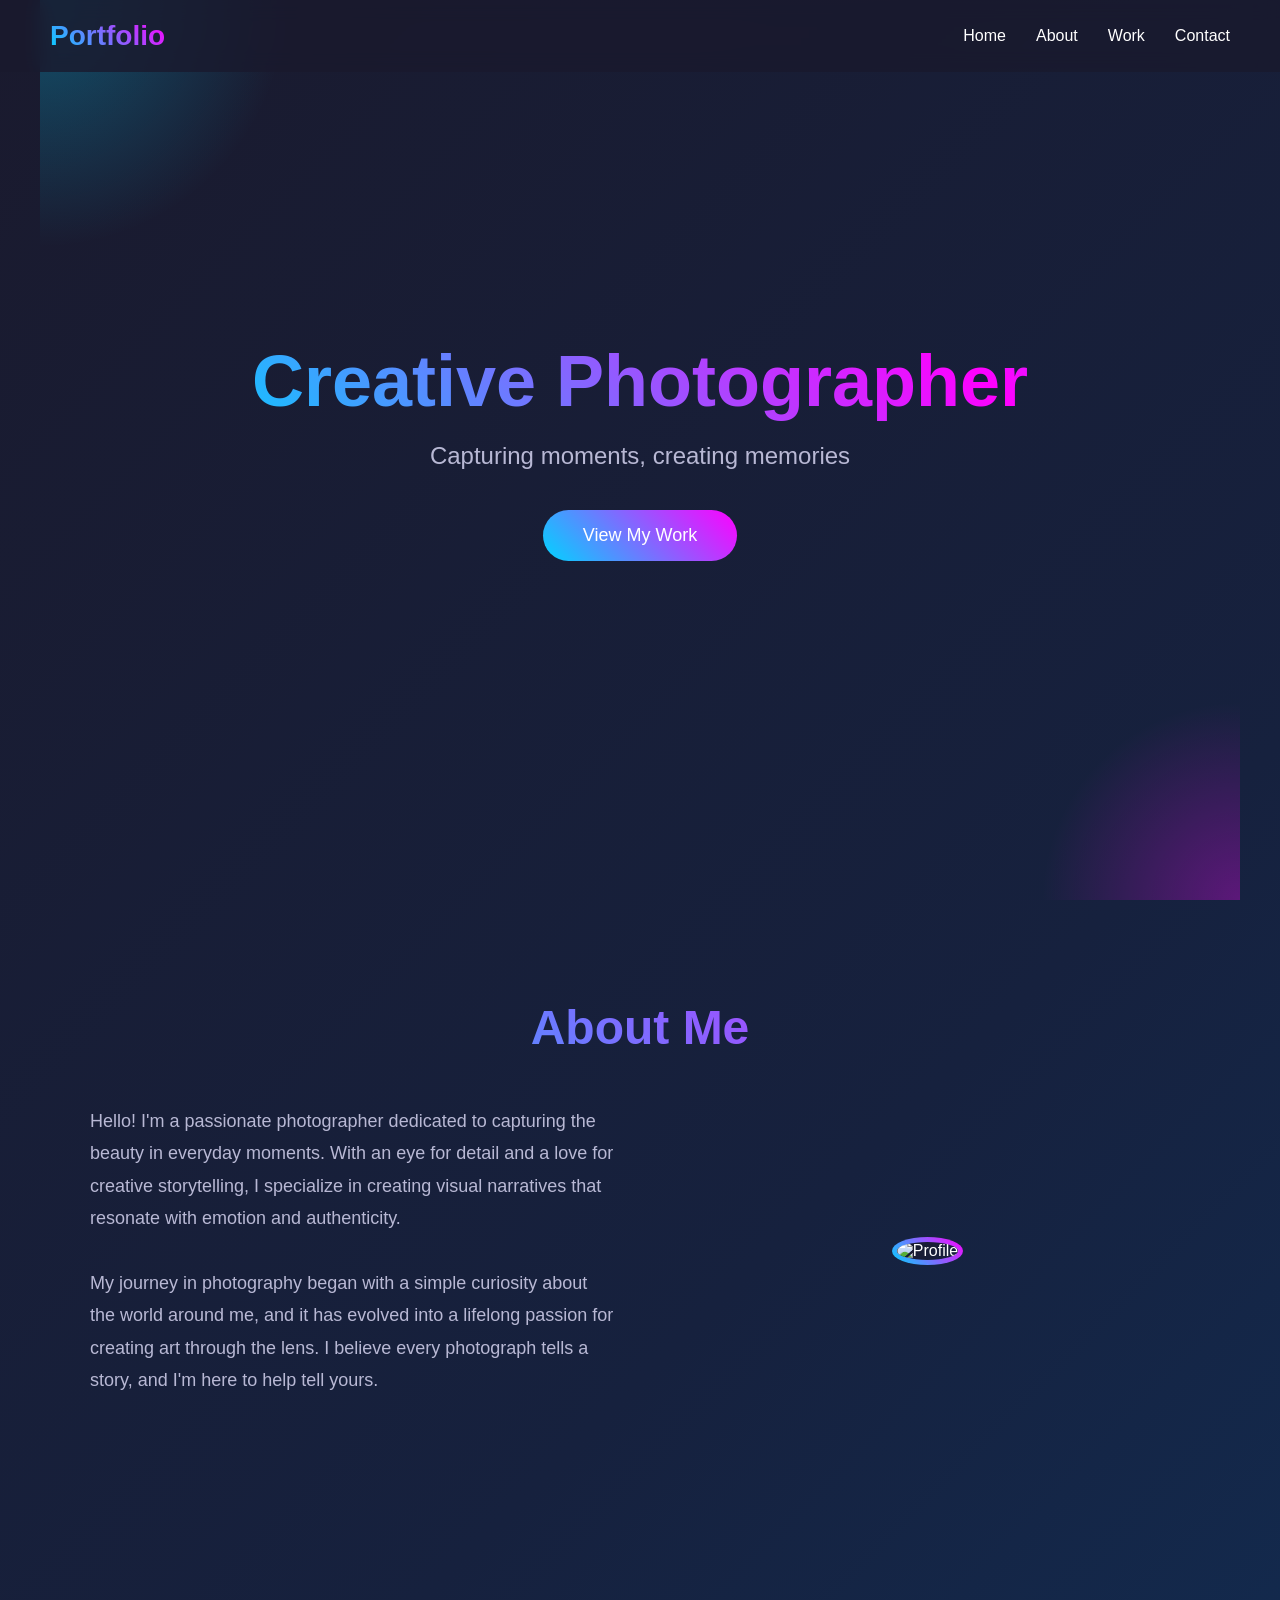
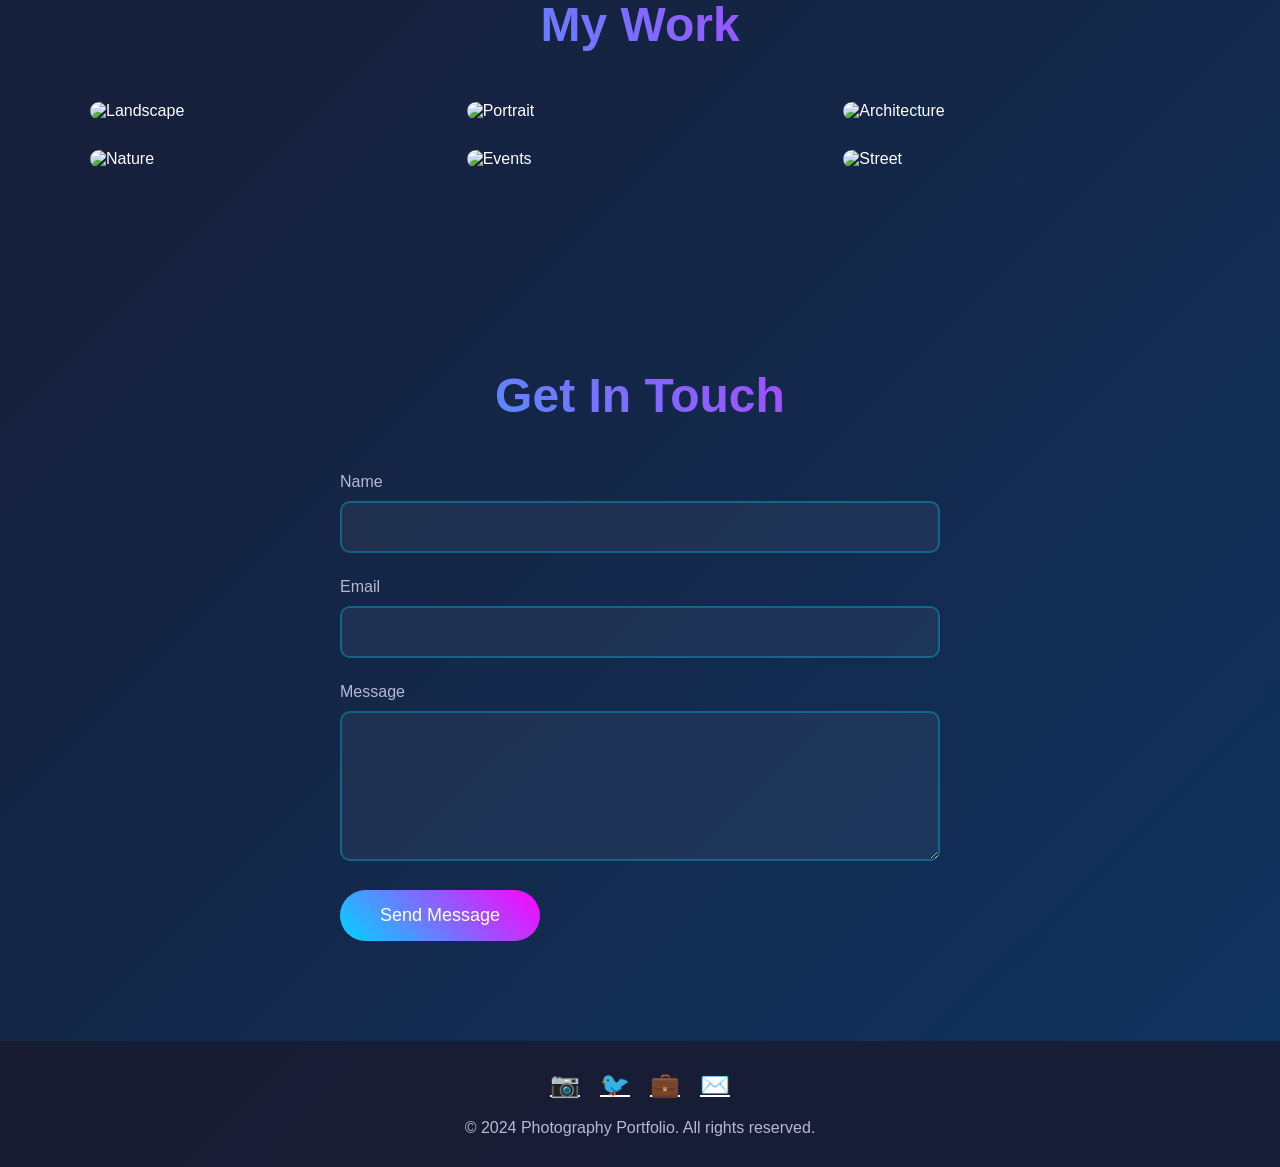
==== index.html @ 7c0665c3 "Add files via upload" ====
<!DOCTYPE html>
<html lang="en">
<head>
    <meta charset="UTF-8">
    <meta name="viewport" content="width=device-width, initial-scale=1.0">
    <title>Photography Portfolio</title>
    <style>
        * {
            margin: 0;
            padding: 0;
            box-sizing: border-box;
        }

        body {
            font-family: 'Segoe UI', Tahoma, Geneva, Verdana, sans-serif;
            background: linear-gradient(135deg, #1a1a2e 0%, #16213e 50%, #0f3460 100%);
            color: #fff;
            overflow-x: hidden;
        }

        nav {
            position: fixed;
            top: 0;
            width: 100%;
            padding: 20px 50px;
            display: flex;
            justify-content: space-between;
            align-items: center;
            background: rgba(26, 26, 46, 0.8);
            backdrop-filter: blur(10px);
            z-index: 1000;
            transition: all 0.3s ease;
        }

        nav:hover {
            background: rgba(26, 26, 46, 0.95);
        }

        .logo {
            font-size: 28px;
            font-weight: bold;
            background: linear-gradient(45deg, #00d4ff, #ff00ff);
            -webkit-background-clip: text;
            -webkit-text-fill-color: transparent;
            cursor: pointer;
            transition: transform 0.3s ease;
        }

        .logo:hover {
            transform: scale(1.05);
        }

        .nav-links {
            display: flex;
            gap: 30px;
            list-style: none;
        }

        .nav-links a {
            color: #fff;
            text-decoration: none;
            font-size: 16px;
            transition: all 0.3s ease;
            position: relative;
        }

        .nav-links a::after {
            content: '';
            position: absolute;
            bottom: -5px;
            left: 0;
            width: 0;
            height: 2px;
            background: linear-gradient(45deg, #00d4ff, #ff00ff);
            transition: width 0.3s ease;
        }

        .nav-links a:hover::after {
            width: 100%;
        }

        .hero {
            height: 100vh;
            display: flex;
            align-items: center;
            justify-content: center;
            text-align: center;
            position: relative;
            overflow: hidden;
        }

        .hero::before {
            content: '';
            position: absolute;
            width: 500px;
            height: 500px;
            background: radial-gradient(circle, rgba(0,212,255,0.3) 0%, transparent 70%);
            border-radius: 50%;
            top: -250px;
            left: -250px;
            animation: float 6s ease-in-out infinite;
        }

        .hero::after {
            content: '';
            position: absolute;
            width: 400px;
            height: 400px;
            background: radial-gradient(circle, rgba(255,0,255,0.3) 0%, transparent 70%);
            border-radius: 50%;
            bottom: -200px;
            right: -200px;
            animation: float 8s ease-in-out infinite reverse;
        }

        @keyframes float {
            0%, 100% { transform: translate(0, 0); }
            50% { transform: translate(50px, 50px); }
        }

        .hero-content {
            z-index: 1;
            padding: 0 20px;
        }

        .hero h1 {
            font-size: 72px;
            margin-bottom: 20px;
            background: linear-gradient(45deg, #00d4ff, #ff00ff, #00d4ff);
            background-size: 200% 200%;
            -webkit-background-clip: text;
            -webkit-text-fill-color: transparent;
            animation: gradient 3s ease infinite;
        }

        @keyframes gradient {
            0%, 100% { background-position: 0% 50%; }
            50% { background-position: 100% 50%; }
        }

        .hero p {
            font-size: 24px;
            margin-bottom: 40px;
            color: #b8b8d4;
        }

        .cta-button {
            padding: 15px 40px;
            font-size: 18px;
            background: linear-gradient(45deg, #00d4ff, #ff00ff);
            border: none;
            border-radius: 50px;
            color: #fff;
            cursor: pointer;
            transition: all 0.3s ease;
            text-decoration: none;
            display: inline-block;
        }

        .cta-button:hover {
            transform: translateY(-5px);
            box-shadow: 0 10px 30px rgba(0, 212, 255, 0.5);
        }

        section {
            padding: 100px 50px;
            max-width: 1200px;
            margin: 0 auto;
        }

        h2 {
            font-size: 48px;
            margin-bottom: 50px;
            text-align: center;
            background: linear-gradient(45deg, #00d4ff, #ff00ff);
            -webkit-background-clip: text;
            -webkit-text-fill-color: transparent;
        }

        .about-content {
            display: flex;
            gap: 50px;
            align-items: center;
        }

        .about-text {
            flex: 1;
            font-size: 18px;
            line-height: 1.8;
            color: #b8b8d4;
        }

        .about-image {
            flex: 1;
            text-align: center;
        }

        .profile-pic {
            width: 300px;
            height: 300px;
            border-radius: 50%;
            border: 5px solid transparent;
            background: linear-gradient(135deg, #1a1a2e, #16213e) padding-box,
                        linear-gradient(45deg, #00d4ff, #ff00ff) border-box;
            object-fit: cover;
            transition: transform 0.3s ease;
        }

        .profile-pic:hover {
            transform: scale(1.05) rotate(5deg);
        }

        .gallery {
            display: grid;
            grid-template-columns: repeat(auto-fit, minmax(300px, 1fr));
            gap: 30px;
            margin-top: 50px;
        }

        .gallery-item {
            position: relative;
            overflow: hidden;
            border-radius: 15px;
            cursor: pointer;
            transition: transform 0.3s ease;
        }

        .gallery-item:hover {
            transform: translateY(-10px);
        }

        .gallery-item img {
            width: 100%;
            height: 300px;
            object-fit: cover;
            transition: transform 0.3s ease;
        }

        .gallery-item:hover img {
            transform: scale(1.1);
        }

        .gallery-overlay {
            position: absolute;
            top: 0;
            left: 0;
            width: 100%;
            height: 100%;
            background: linear-gradient(180deg, transparent 0%, rgba(0,0,0,0.8) 100%);
            display: flex;
            align-items: flex-end;
            padding: 20px;
            opacity: 0;
            transition: opacity 0.3s ease;
        }

        .gallery-item:hover .gallery-overlay {
            opacity: 1;
        }

        .gallery-overlay h3 {
            color: #fff;
            font-size: 24px;
        }

        .contact-form {
            max-width: 600px;
            margin: 0 auto;
        }

        .form-group {
            margin-bottom: 25px;
        }

        .form-group label {
            display: block;
            margin-bottom: 10px;
            font-size: 16px;
            color: #b8b8d4;
        }

        .form-group input,
        .form-group textarea {
            width: 100%;
            padding: 15px;
            background: rgba(255, 255, 255, 0.05);
            border: 2px solid rgba(0, 212, 255, 0.3);
            border-radius: 10px;
            color: #fff;
            font-size: 16px;
            transition: all 0.3s ease;
        }

        .form-group input:focus,
        .form-group textarea:focus {
            outline: none;
            border-color: #00d4ff;
            background: rgba(255, 255, 255, 0.1);
        }

        .form-group textarea {
            resize: vertical;
            min-height: 150px;
        }

        footer {
            text-align: center;
            padding: 30px;
            background: rgba(26, 26, 46, 0.8);
            color: #b8b8d4;
        }

        .social-links {
            display: flex;
            justify-content: center;
            gap: 20px;
            margin-bottom: 20px;
        }

        .social-links a {
            color: #fff;
            font-size: 24px;
            transition: all 0.3s ease;
        }

        .social-links a:hover {
            color: #00d4ff;
            transform: translateY(-5px);
        }

        @media (max-width: 768px) {
            .hero h1 {
                font-size: 48px;
            }

            .about-content {
                flex-direction: column;
            }

            nav {
                padding: 20px;
            }

            .nav-links {
                gap: 15px;
            }

            section {
                padding: 50px 20px;
            }
        }
    </style>
</head>
<body>
    <nav>
        <div class="logo">Portfolio</div>
        <ul class="nav-links">
            <li><a href="#home">Home</a></li>
            <li><a href="#about">About</a></li>
            <li><a href="#work">Work</a></li>
            <li><a href="#contact">Contact</a></li>
        </ul>
    </nav>

    <section id="home" class="hero">
        <div class="hero-content">
            <h1>Creative Photographer</h1>
            <p>Capturing moments, creating memories</p>
            <a href="#work" class="cta-button">View My Work</a>
        </div>
    </section>

    <section id="about">
        <h2>About Me</h2>
        <div class="about-content">
            <div class="about-text">
                <p>Hello! I'm a passionate photographer dedicated to capturing the beauty in everyday moments. With an eye for detail and a love for creative storytelling, I specialize in creating visual narratives that resonate with emotion and authenticity.</p>
                <br>
                <p>My journey in photography began with a simple curiosity about the world around me, and it has evolved into a lifelong passion for creating art through the lens. I believe every photograph tells a story, and I'm here to help tell yours.</p>
            </div>
            <div class="about-image">
                <img src="https://images.unsplash.com/photo-1554080353-a576cf803bda?w=400&h=400&fit=crop" alt="Profile" class="profile-pic">
            </div>
        </div>
    </section>

    <section id="work">
        <h2>My Work</h2>
        <div class="gallery">
            <div class="gallery-item">
                <img src="https://images.unsplash.com/photo-1452587925148-ce544e77e70d?w=600&h=400&fit=crop" alt="Landscape">
                <div class="gallery-overlay">
                    <h3>Landscapes</h3>
                </div>
            </div>
            <div class="gallery-item">
                <img src="https://images.unsplash.com/photo-1519741497674-611481863552?w=600&h=400&fit=crop" alt="Portrait">
                <div class="gallery-overlay">
                    <h3>Portraits</h3>
                </div>
            </div>
            <div class="gallery-item">
                <img src="https://images.unsplash.com/photo-1481349518771-20055b2a7b24?w=600&h=400&fit=crop" alt="Architecture">
                <div class="gallery-overlay">
                    <h3>Architecture</h3>
                </div>
            </div>
            <div class="gallery-item">
                <img src="https://images.unsplash.com/photo-1470071459604-3b5ec3a7fe05?w=600&h=400&fit=crop" alt="Nature">
                <div class="gallery-overlay">
                    <h3>Nature</h3>
                </div>
            </div>
            <div class="gallery-item">
                <img src="https://images.unsplash.com/photo-1514525253161-7a46d19cd819?w=600&h=400&fit=crop" alt="Events">
                <div class="gallery-overlay">
                    <h3>Events</h3>
                </div>
            </div>
            <div class="gallery-item">
                <img src="https://images.unsplash.com/photo-1492691527719-9d1e07e534b4?w=600&h=400&fit=crop" alt="Street">
                <div class="gallery-overlay">
                    <h3>Street Photography</h3>
                </div>
            </div>
        </div>
    </section>

    <section id="contact">
        <h2>Get In Touch</h2>
        <form class="contact-form">
            <div class="form-group">
                <label for="name">Name</label>
                <input type="text" id="name" required>
            </div>
            <div class="form-group">
                <label for="email">Email</label>
                <input type="email" id="email" required>
            </div>
            <div class="form-group">
                <label for="message">Message</label>
                <textarea id="message" required></textarea>
            </div>
            <button type="submit" class="cta-button">Send Message</button>
        </form>
    </section>

    <footer>
        <div class="social-links">
            <a href="#" title="Instagram">📷</a>
            <a href="#" title="Twitter">🐦</a>
            <a href="#" title="LinkedIn">💼</a>
            <a href="#" title="Email">✉️</a>
        </div>
        <p>&copy; 2024 Photography Portfolio. All rights reserved.</p>
    </footer>

    <script>
        document.querySelectorAll('a[href^="#"]').forEach(anchor => {
            anchor.addEventListener('click', function (e) {
                e.preventDefault();
                const target = document.querySelector(this.getAttribute('href'));
                if (target) {
                    target.scrollIntoView({
                        behavior: 'smooth',
                        block: 'start'
                    });
                }
            });
        });

        const form = document.querySelector('.contact-form');
        form.addEventListener('submit', function(e) {
            e.preventDefault();
            alert('Thank you for your message! I\'ll get back to you soon.');
            form.reset();
        });

        let lastScroll = 0;
        const nav = document.querySelector('nav');
        
        window.addEventListener('scroll', () => {
            const currentScroll = window.pageYOffset;
            
            if (currentScroll > lastScroll && currentScroll > 100) {
                nav.style.transform = 'translateY(-100%)';
            } else {
                nav.style.transform = 'translateY(0)';
            }
            
            lastScroll = currentScroll;
        });
    </script>
</body>
</html>
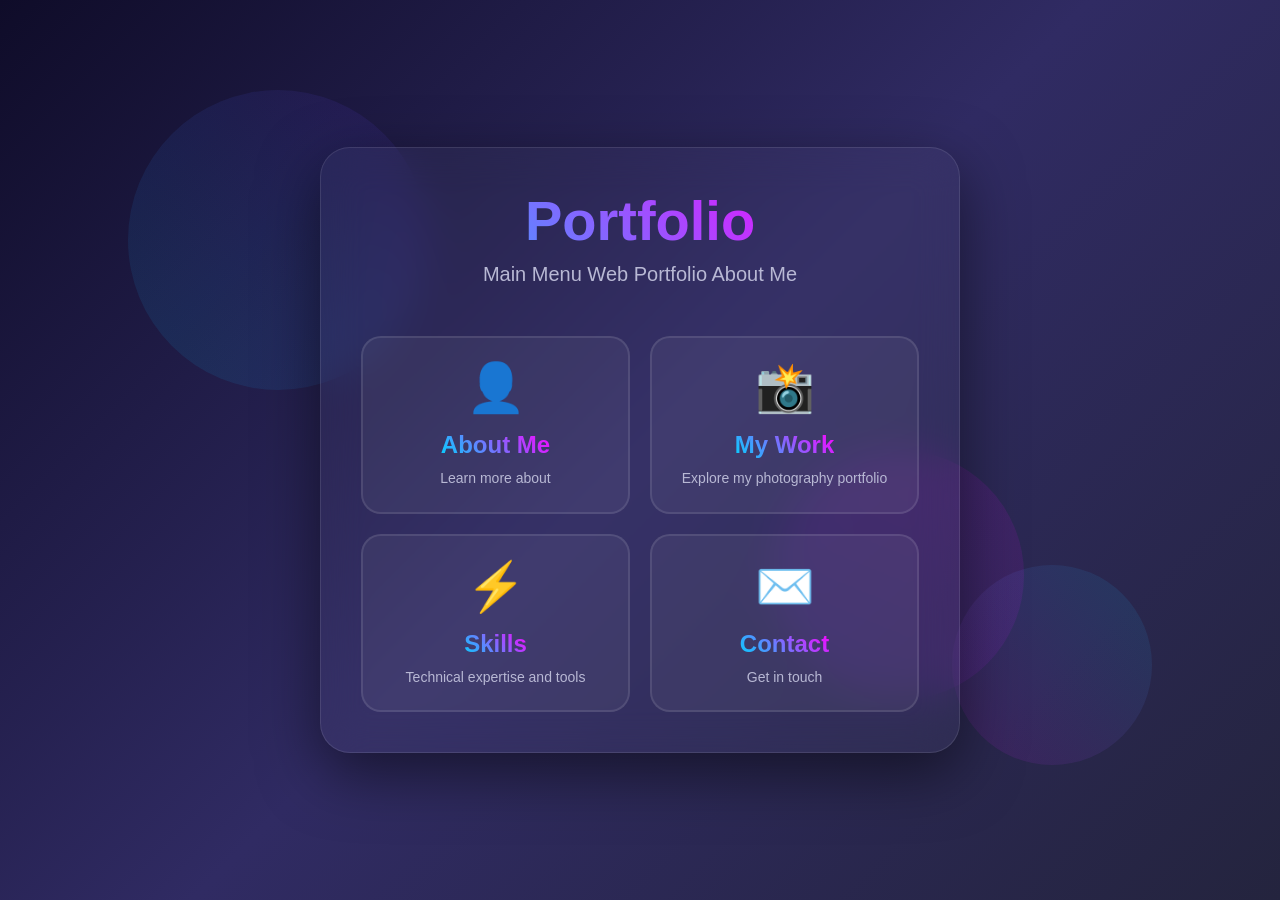
==== commit d0212a96: "Add files via upload" ====
--- a/index.html
+++ b/index.html
@@ -3,493 +3,49 @@
 <head>
     <meta charset="UTF-8">
     <meta name="viewport" content="width=device-width, initial-scale=1.0">
-    <title>Photography Portfolio</title>
-    <style>
-        * {
-            margin: 0;
-            padding: 0;
-            box-sizing: border-box;
-        }
-
-        body {
-            font-family: 'Segoe UI', Tahoma, Geneva, Verdana, sans-serif;
-            background: linear-gradient(135deg, #1a1a2e 0%, #16213e 50%, #0f3460 100%);
-            color: #fff;
-            overflow-x: hidden;
-        }
-
-        nav {
-            position: fixed;
-            top: 0;
-            width: 100%;
-            padding: 20px 50px;
-            display: flex;
-            justify-content: space-between;
-            align-items: center;
-            background: rgba(26, 26, 46, 0.8);
-            backdrop-filter: blur(10px);
-            z-index: 1000;
-            transition: all 0.3s ease;
-        }
-
-        nav:hover {
-            background: rgba(26, 26, 46, 0.95);
-        }
-
-        .logo {
-            font-size: 28px;
-            font-weight: bold;
-            background: linear-gradient(45deg, #00d4ff, #ff00ff);
-            -webkit-background-clip: text;
-            -webkit-text-fill-color: transparent;
-            cursor: pointer;
-            transition: transform 0.3s ease;
-        }
-
-        .logo:hover {
-            transform: scale(1.05);
-        }
-
-        .nav-links {
-            display: flex;
-            gap: 30px;
-            list-style: none;
-        }
-
-        .nav-links a {
-            color: #fff;
-            text-decoration: none;
-            font-size: 16px;
-            transition: all 0.3s ease;
-            position: relative;
-        }
-
-        .nav-links a::after {
-            content: '';
-            position: absolute;
-            bottom: -5px;
-            left: 0;
-            width: 0;
-            height: 2px;
-            background: linear-gradient(45deg, #00d4ff, #ff00ff);
-            transition: width 0.3s ease;
-        }
-
-        .nav-links a:hover::after {
-            width: 100%;
-        }
-
-        .hero {
-            height: 100vh;
-            display: flex;
-            align-items: center;
-            justify-content: center;
-            text-align: center;
-            position: relative;
-            overflow: hidden;
-        }
-
-        .hero::before {
-            content: '';
-            position: absolute;
-            width: 500px;
-            height: 500px;
-            background: radial-gradient(circle, rgba(0,212,255,0.3) 0%, transparent 70%);
-            border-radius: 50%;
-            top: -250px;
-            left: -250px;
-            animation: float 6s ease-in-out infinite;
-        }
-
-        .hero::after {
-            content: '';
-            position: absolute;
-            width: 400px;
-            height: 400px;
-            background: radial-gradient(circle, rgba(255,0,255,0.3) 0%, transparent 70%);
-            border-radius: 50%;
-            bottom: -200px;
-            right: -200px;
-            animation: float 8s ease-in-out infinite reverse;
-        }
-
-        @keyframes float {
-            0%, 100% { transform: translate(0, 0); }
-            50% { transform: translate(50px, 50px); }
-        }
-
-        .hero-content {
-            z-index: 1;
-            padding: 0 20px;
-        }
-
-        .hero h1 {
-            font-size: 72px;
-            margin-bottom: 20px;
-            background: linear-gradient(45deg, #00d4ff, #ff00ff, #00d4ff);
-            background-size: 200% 200%;
-            -webkit-background-clip: text;
-            -webkit-text-fill-color: transparent;
-            animation: gradient 3s ease infinite;
-        }
-
-        @keyframes gradient {
-            0%, 100% { background-position: 0% 50%; }
-            50% { background-position: 100% 50%; }
-        }
-
-        .hero p {
-            font-size: 24px;
-            margin-bottom: 40px;
-            color: #b8b8d4;
-        }
-
-        .cta-button {
-            padding: 15px 40px;
-            font-size: 18px;
-            background: linear-gradient(45deg, #00d4ff, #ff00ff);
-            border: none;
-            border-radius: 50px;
-            color: #fff;
-            cursor: pointer;
-            transition: all 0.3s ease;
-            text-decoration: none;
-            display: inline-block;
-        }
-
-        .cta-button:hover {
-            transform: translateY(-5px);
-            box-shadow: 0 10px 30px rgba(0, 212, 255, 0.5);
-        }
-
-        section {
-            padding: 100px 50px;
-            max-width: 1200px;
-            margin: 0 auto;
-        }
-
-        h2 {
-            font-size: 48px;
-            margin-bottom: 50px;
-            text-align: center;
-            background: linear-gradient(45deg, #00d4ff, #ff00ff);
-            -webkit-background-clip: text;
-            -webkit-text-fill-color: transparent;
-        }
-
-        .about-content {
-            display: flex;
-            gap: 50px;
-            align-items: center;
-        }
-
-        .about-text {
-            flex: 1;
-            font-size: 18px;
-            line-height: 1.8;
-            color: #b8b8d4;
-        }
-
-        .about-image {
-            flex: 1;
-            text-align: center;
-        }
-
-        .profile-pic {
-            width: 300px;
-            height: 300px;
-            border-radius: 50%;
-            border: 5px solid transparent;
-            background: linear-gradient(135deg, #1a1a2e, #16213e) padding-box,
-                        linear-gradient(45deg, #00d4ff, #ff00ff) border-box;
-            object-fit: cover;
-            transition: transform 0.3s ease;
-        }
-
-        .profile-pic:hover {
-            transform: scale(1.05) rotate(5deg);
-        }
-
-        .gallery {
-            display: grid;
-            grid-template-columns: repeat(auto-fit, minmax(300px, 1fr));
-            gap: 30px;
-            margin-top: 50px;
-        }
-
-        .gallery-item {
-            position: relative;
-            overflow: hidden;
-            border-radius: 15px;
-            cursor: pointer;
-            transition: transform 0.3s ease;
-        }
-
-        .gallery-item:hover {
-            transform: translateY(-10px);
-        }
-
-        .gallery-item img {
-            width: 100%;
-            height: 300px;
-            object-fit: cover;
-            transition: transform 0.3s ease;
-        }
-
-        .gallery-item:hover img {
-            transform: scale(1.1);
-        }
-
-        .gallery-overlay {
-            position: absolute;
-            top: 0;
-            left: 0;
-            width: 100%;
-            height: 100%;
-            background: linear-gradient(180deg, transparent 0%, rgba(0,0,0,0.8) 100%);
-            display: flex;
-            align-items: flex-end;
-            padding: 20px;
-            opacity: 0;
-            transition: opacity 0.3s ease;
-        }
-
-        .gallery-item:hover .gallery-overlay {
-            opacity: 1;
-        }
-
-        .gallery-overlay h3 {
-            color: #fff;
-            font-size: 24px;
-        }
-
-        .contact-form {
-            max-width: 600px;
-            margin: 0 auto;
-        }
-
-        .form-group {
-            margin-bottom: 25px;
-        }
-
-        .form-group label {
-            display: block;
-            margin-bottom: 10px;
-            font-size: 16px;
-            color: #b8b8d4;
-        }
-
-        .form-group input,
-        .form-group textarea {
-            width: 100%;
-            padding: 15px;
-            background: rgba(255, 255, 255, 0.05);
-            border: 2px solid rgba(0, 212, 255, 0.3);
-            border-radius: 10px;
-            color: #fff;
-            font-size: 16px;
-            transition: all 0.3s ease;
-        }
-
-        .form-group input:focus,
-        .form-group textarea:focus {
-            outline: none;
-            border-color: #00d4ff;
-            background: rgba(255, 255, 255, 0.1);
-        }
-
-        .form-group textarea {
-            resize: vertical;
-            min-height: 150px;
-        }
-
-        footer {
-            text-align: center;
-            padding: 30px;
-            background: rgba(26, 26, 46, 0.8);
-            color: #b8b8d4;
-        }
-
-        .social-links {
-            display: flex;
-            justify-content: center;
-            gap: 20px;
-            margin-bottom: 20px;
-        }
-
-        .social-links a {
-            color: #fff;
-            font-size: 24px;
-            transition: all 0.3s ease;
-        }
-
-        .social-links a:hover {
-            color: #00d4ff;
-            transform: translateY(-5px);
-        }
-
-        @media (max-width: 768px) {
-            .hero h1 {
-                font-size: 48px;
-            }
-
-            .about-content {
-                flex-direction: column;
-            }
-
-            nav {
-                padding: 20px;
-            }
-
-            .nav-links {
-                gap: 15px;
-            }
-
-            section {
-                padding: 50px 20px;
-            }
-        }
-    </style>
+    <title>Portfolio</title>
+    <link rel="stylesheet" href="style.css">
+    <script src="script.js" defer></script>
 </head>
 <body>
-    <nav>
-        <div class="logo">Portfolio</div>
-        <ul class="nav-links">
-            <li><a href="#home">Home</a></li>
-            <li><a href="#about">About</a></li>
-            <li><a href="#work">Work</a></li>
-            <li><a href="#contact">Contact</a></li>
-        </ul>
-    </nav>
+    <div class="background-animation">
+        <div class="floating-shape shape1"></div>
+        <div class="floating-shape shape2"></div>
+        <div class="floating-shape shape3"></div>
+    </div>
 
-    <section id="home" class="hero">
-        <div class="hero-content">
-            <h1>Creative Photographer</h1>
-            <p>Capturing moments, creating memories</p>
-            <a href="#work" class="cta-button">View My Work</a>
+    <div class="container">
+        <div class="header">
+            <h1>Portfolio</h1>
+            <p>Main Menu Web Portfolio About Me</p>
         </div>
-    </section>
 
-    <section id="about">
-        <h2>About Me</h2>
-        <div class="about-content">
-            <div class="about-text">
-                <p>Hello! I'm a passionate photographer dedicated to capturing the beauty in everyday moments. With an eye for detail and a love for creative storytelling, I specialize in creating visual narratives that resonate with emotion and authenticity.</p>
-                <br>
-                <p>My journey in photography began with a simple curiosity about the world around me, and it has evolved into a lifelong passion for creating art through the lens. I believe every photograph tells a story, and I'm here to help tell yours.</p>
-            </div>
-            <div class="about-image">
-                <img src="https://images.unsplash.com/photo-1554080353-a576cf803bda?w=400&h=400&fit=crop" alt="Profile" class="profile-pic">
-            </div>
+        <div class="menu-grid">
+            <a href="about.html" class="menu-item">
+                <div class="menu-icon">👤</div>
+                <h3>About Me</h3>
+                <p>Learn more about</p>
+            </a>
+
+            <a href="work.html" class="menu-item">
+                <div class="menu-icon">📸</div>
+                <h3>My Work</h3>
+                <p>Explore my photography portfolio</p>
+            </a>
+
+            <a href="skills.html" class="menu-item">
+                <div class="menu-icon">⚡</div>
+                <h3>Skills</h3>
+                <p>Technical expertise and tools</p>
+            </a>
+
+            <a href="contact.html" class="menu-item">
+                <div class="menu-icon">✉️</div>
+                <h3>Contact</h3>
+                <p>Get in touch</p>
+            </a>
         </div>
-    </section>
+    </div>
 
-    <section id="work">
-        <h2>My Work</h2>
-        <div class="gallery">
-            <div class="gallery-item">
-                <img src="https://images.unsplash.com/photo-1452587925148-ce544e77e70d?w=600&h=400&fit=crop" alt="Landscape">
-                <div class="gallery-overlay">
-                    <h3>Landscapes</h3>
-                </div>
-            </div>
-            <div class="gallery-item">
-                <img src="https://images.unsplash.com/photo-1519741497674-611481863552?w=600&h=400&fit=crop" alt="Portrait">
-                <div class="gallery-overlay">
-                    <h3>Portraits</h3>
-                </div>
-            </div>
-            <div class="gallery-item">
-                <img src="https://images.unsplash.com/photo-1481349518771-20055b2a7b24?w=600&h=400&fit=crop" alt="Architecture">
-                <div class="gallery-overlay">
-                    <h3>Architecture</h3>
-                </div>
-            </div>
-            <div class="gallery-item">
-                <img src="https://images.unsplash.com/photo-1470071459604-3b5ec3a7fe05?w=600&h=400&fit=crop" alt="Nature">
-                <div class="gallery-overlay">
-                    <h3>Nature</h3>
-                </div>
-            </div>
-            <div class="gallery-item">
-                <img src="https://images.unsplash.com/photo-1514525253161-7a46d19cd819?w=600&h=400&fit=crop" alt="Events">
-                <div class="gallery-overlay">
-                    <h3>Events</h3>
-                </div>
-            </div>
-            <div class="gallery-item">
-                <img src="https://images.unsplash.com/photo-1492691527719-9d1e07e534b4?w=600&h=400&fit=crop" alt="Street">
-                <div class="gallery-overlay">
-                    <h3>Street Photography</h3>
-                </div>
-            </div>
-        </div>
-    </section>
-
-    <section id="contact">
-        <h2>Get In Touch</h2>
-        <form class="contact-form">
-            <div class="form-group">
-                <label for="name">Name</label>
-                <input type="text" id="name" required>
-            </div>
-            <div class="form-group">
-                <label for="email">Email</label>
-                <input type="email" id="email" required>
-            </div>
-            <div class="form-group">
-                <label for="message">Message</label>
-                <textarea id="message" required></textarea>
-            </div>
-            <button type="submit" class="cta-button">Send Message</button>
-        </form>
-    </section>
-
-    <footer>
-        <div class="social-links">
-            <a href="#" title="Instagram">📷</a>
-            <a href="#" title="Twitter">🐦</a>
-            <a href="#" title="LinkedIn">💼</a>
-            <a href="#" title="Email">✉️</a>
-        </div>
-        <p>&copy; 2024 Photography Portfolio. All rights reserved.</p>
-    </footer>
-
-    <script>
-        document.querySelectorAll('a[href^="#"]').forEach(anchor => {
-            anchor.addEventListener('click', function (e) {
-                e.preventDefault();
-                const target = document.querySelector(this.getAttribute('href'));
-                if (target) {
-                    target.scrollIntoView({
-                        behavior: 'smooth',
-                        block: 'start'
-                    });
-                }
-            });
-        });
-
-        const form = document.querySelector('.contact-form');
-        form.addEventListener('submit', function(e) {
-            e.preventDefault();
-            alert('Thank you for your message! I\'ll get back to you soon.');
-            form.reset();
-        });
-
-        let lastScroll = 0;
-        const nav = document.querySelector('nav');
-        
-        window.addEventListener('scroll', () => {
-            const currentScroll = window.pageYOffset;
-            
-            if (currentScroll > lastScroll && currentScroll > 100) {
-                nav.style.transform = 'translateY(-100%)';
-            } else {
-                nav.style.transform = 'translateY(0)';
-            }
-            
-            lastScroll = currentScroll;
-        });
-    </script>
 </body>
 </html>
--- a/style.css
+++ b/style.css
@@ -0,0 +1,254 @@
+/* การตั้งค่าพื้นฐาน */
+* {
+    margin: 0;
+    padding: 0;
+    box-sizing: border-box;
+}
+
+body {
+    font-family: 'Segoe UI', Tahoma, Geneva, Verdana, sans-serif;
+    background: linear-gradient(135deg, #0f0c29, #302b63, #24243e);
+    min-height: 100vh; /* << สูงอย่างน้อย 100% ของความสูงหน้าจอ เพื่อให้ปรับขนาดอัตโนมัติ */
+    display: flex; /* << ใช้ Flexbox เพื่อจัดกลาง */
+    align-items: center;
+    justify-content: center;
+    color: #fff;
+    overflow: auto; /* << เปลี่ยนเป็น auto เพื่อให้หน้าเว็บเลื่อนได้ถ้าคอนเทนต์ยาวเกิน */
+    padding: 0;
+    margin: 0;
+}
+
+/* พื้นหลัง Animation */
+.background-animation {
+    position: fixed;
+    top: 0;
+    left: 0;
+    width: 100%;
+    height: 100%;
+    z-index: 0;
+}
+.floating-shape { position: absolute; border-radius: 50%; opacity: 0.1; animation: float 20s infinite ease-in-out; }
+.shape1 { width: 300px; height: 300px; background: linear-gradient(45deg, #00d4ff, #7b2ff7); top: 10%; left: 10%; animation-delay: 0s; }
+.shape2 { width: 200px; height: 200px; background: linear-gradient(45deg, #ff00ff, #00d4ff); bottom: 15%; right: 10%; animation-delay: 5s; }
+.shape3 { width: 250px; height: 250px; background: linear-gradient(45deg, #7b2ff7, #ff00ff); top: 50%; right: 20%; animation-delay: 10s; }
+@keyframes float { 0%, 100% { transform: translate(0, 0) scale(1); } 33% { transform: translate(50px, -50px) scale(1.1); } 66% { transform: translate(-30px, 30px) scale(0.9); } }
+
+/* กล่องเนื้อหาหลัก */
+.container {
+    position: relative;
+    z-index: 1;
+    width: 50%; /* << ความกว้างเป็น 50% ของ body (ปรับตามจอ) */
+    min-height: 90%; /* << ความสูงอย่างน้อย 90% ของ body */
+    overflow-y: auto;
+    overflow-x: hidden;
+    background: rgba(255, 255, 255, 0.03);
+    backdrop-filter: blur(20px);
+    border-radius: 30px;
+    border: 1px solid rgba(255, 255, 255, 0.1);
+    box-shadow: 0 20px 60px rgba(0, 0, 0, 0.5);
+    padding: 40px;
+    animation: slideIn 0.8s ease-out;
+    display: flex;
+    flex-direction: column;
+    justify-content: center;
+}
+@keyframes slideIn { from { opacity: 0; transform: translateY(30px); } to { opacity: 1; transform: translateY(0); } }
+
+/* ส่วนหัว */
+.header {
+    text-align: center;
+    margin-bottom: 30px;
+    flex-shrink: 0;
+}
+.header h1 {
+    /* << ใช้ clamp() เพื่อให้ฟอนต์ปรับขนาดตามความกว้างจออย่างลื่นไหล */
+    font-size: clamp(32px, 5vw, 56px);
+    background: linear-gradient(45deg, #00d4ff, #ff00ff, #7b2ff7);
+    background-size: 200% 200%;
+    -webkit-background-clip: text;
+    background-clip: text;
+    -webkit-text-fill-color: transparent;
+    animation: gradientShift 4s ease infinite;
+    margin-bottom: 10px;
+}
+@keyframes gradientShift { 0%, 100% { background-position: 0% 50%; } 50% { background-position: 100% 50%; } }
+.header p {
+    /* << ใช้ clamp() กับฟอนต์ย่อยด้วย */
+    font-size: clamp(14px, 2vw, 20px);
+    color: #b8b8d4;
+    font-weight: 300;
+}
+
+/* ตารางเมนู */
+.menu-grid {
+    display: grid;
+    /* << สร้าง 2 คอลัมน์เท่าๆ กัน */
+    grid-template-columns: repeat(2, 1fr);
+    gap: 20px;
+    margin-top: 20px;
+    flex-shrink: 0;
+}
+
+/* รายการเมนู */
+.menu-item {
+    background: rgba(255, 255, 255, 0.05);
+    border: 2px solid rgba(255, 255, 255, 0.1);
+    border-radius: 20px;
+    /* << ใช้ clamp() กับ padding เพื่อให้ระยะห่างภายในปรับตามขนาดจอ */
+    padding: clamp(15px, 2.5vh, 30px) clamp(15px, 2vw, 30px);
+    text-align: center;
+    cursor: pointer;
+    transition: all 0.4s cubic-bezier(0.175, 0.885, 0.32, 1.275);
+    position: relative;
+    overflow: hidden;
+    min-height: 130px;
+    display: flex;
+    flex-direction: column;
+    align-items: center;
+    justify-content: center;
+}
+.menu-item::before { content: ''; position: absolute; top: 50%; left: 50%; width: 0; height: 0; border-radius: 50%; background: linear-gradient(45deg, rgba(0, 212, 255, 0.2), rgba(255, 0, 255, 0.2)); transform: translate(-50%, -50%); transition: width 0.6s, height 0.6s; }
+.menu-item:hover::before { width: 300px; height: 300px; }
+.menu-item:hover { transform: translateY(-10px); border-color: rgba(0, 212, 255, 0.5); box-shadow: 0 15px 40px rgba(0, 212, 255, 0.3); background: rgba(255, 255, 255, 0.08); }
+a.menu-item { text-decoration: none; color: inherit; display: flex; }
+.menu-icon { font-size: clamp(32px, 4vw, 48px); margin-bottom: 15px; position: relative; z-index: 1; display: inline-block; transition: transform 0.4s ease; }
+.menu-item:hover .menu-icon { transform: scale(1.2) rotate(5deg); }
+.menu-item h3 { font-size: clamp(18px, 2.5vw, 24px); margin-bottom: 8px; position: relative; z-index: 1; background: linear-gradient(45deg, #00d4ff, #ff00ff); -webkit-background-clip: text; background-clip: text; -webkit-text-fill-color: transparent; }
+.menu-item p { font-size: clamp(12px, 1.5vw, 14px); color: #b8b8d4; position: relative; z-index: 1; line-height: 1.6; }
+
+/* พื้นที่แสดงเนื้อหา */
+.content-area {
+    margin-top: 30px;
+    padding: clamp(15px, 3vh, 30px);
+    background: rgba(255, 255, 255, 0.03);
+    border-radius: 20px;
+    border: 1px solid rgba(255, 255, 255, 0.1);
+    min-height: 150px;
+    display: none;
+    animation: fadeIn 0.5s ease;
+    overflow-y: auto;
+}
+.content-area.active { display: flex; flex-direction: column; flex: 1; min-height: 0; }
+@keyframes fadeIn { from { opacity: 0; transform: translateY(20px); } to { opacity: 1; transform: translateY(0); } }
+.content-area h2 { font-size: clamp(24px, 3.5vw, 32px); margin-bottom: 15px; background: linear-gradient(45deg, #00d4ff, #ff00ff); -webkit-background-clip: text; background-clip: text; -webkit-text-fill-color: transparent; }
+.content-area p { font-size: clamp(14px, 1.8vw, 16px); line-height: 1.8; color: #b8b8d4; margin-bottom: 15px; }
+
+/* ตารางแกลเลอรี่ */
+.gallery-grid {
+    display: grid;
+    /* << เริ่มต้นที่ 3 คอลัมน์ */
+    grid-template-columns: repeat(3, 1fr);
+    gap: 15px;
+    margin-top: 20px;
+}
+.gallery-item { aspect-ratio: 1; background: rgba(255, 255, 255, 0.05); border-radius: 15px; border: 1px solid rgba(255, 255, 255, 0.1); display: flex; align-items: center; justify-content: center; font-size: 14px; color: #b8b8d4; transition: all 0.3s ease; cursor: pointer; overflow: hidden; }
+.gallery-item:hover { background: rgba(255, 255, 255, 0.1); transform: scale(1.05); }
+.gallery-item img { width: 100%; height: 100%; object-fit: cover; border-radius: 15px; }
+
+/* ฟอร์มติดต่อ */
+.contact-form { display: grid; gap: 20px; }
+.form-group input, .form-group textarea { width: 100%; padding: 15px; background: rgba(255, 255, 255, 0.05); border: 2px solid rgba(255, 255, 255, 0.1); border-radius: 10px; color: #fff; font-size: 16px; font-family: inherit; transition: all 0.3s ease; }
+.form-group input:focus, .form-group textarea:focus { outline: none; border-color: #00d4ff; background: rgba(255, 255, 255, 0.08); }
+.form-group textarea { resize: vertical; min-height: 120px; }
+.submit-btn { padding: 15px 40px; background: linear-gradient(45deg, #00d4ff, #7b2ff7); border: none; border-radius: 10px; color: #fff; font-size: 16px; font-weight: 600; cursor: pointer; transition: all 0.3s ease; }
+.submit-btn:hover { transform: translateY(-3px); box-shadow: 0 10px 30px rgba(0, 212, 255, 0.4); }
+
+.social-container {
+    display: flex;
+    align-items: center;
+    margin-top: 20px;
+    background: rgba(255, 255, 255, 0.05);
+    padding: 20px;
+    border-radius: 15px;
+}
+
+.social-icon {
+    display: inline-block;
+    color: #fff;
+    transition: all 0.3s ease;
+    flex-shrink: 0;
+    margin-right: 20px;
+}
+
+.social-icon:hover {
+    transform: scale(1.1);
+    color: #00d4ff;
+}
+
+.social-details h3 {
+    font-size: clamp(18px, 2.5vw, 22px);
+    margin-bottom: 8px;
+    background: linear-gradient(45deg, #00d4ff, #ff00ff);
+    -webkit-background-clip: text;
+    background-clip: text;
+    -webkit-text-fill-color: transparent;
+}
+
+.social-details p {
+    font-size: clamp(14px, 1.8vw, 16px);
+    color: #b8b8d4;
+    line-height: 1.6;
+}
+.skills-list { display: flex; flex-wrap: wrap; gap: 15px; margin-top: 20px; }
+.skill-tag { padding: 10px 20px; background: rgba(0, 212, 255, 0.1); border: 1px solid rgba(0, 212, 255, 0.3); border-radius: 20px; color: #00d4ff; font-size: 14px; transition: all 0.3s ease; }
+.skill-tag:hover { background: rgba(0, 212, 255, 0.2); transform: translateY(-3px); }
+
+/* ================================== */
+/* ส่วนของการปรับแก้ตามขนาดหน้าจอ (Media Queries) */
+/* ================================== */
+
+/* เมื่อหน้าจอกว้างไม่เกิน 768px (แท็บเล็ต) */
+@media (max-width: 768px) {
+    .container {
+        width: 90vw; /* << ขยายกล่องหลักให้กว้างเกือบเต็มจอ */
+        min-height: 90vh;
+        padding: 20px;
+        border-radius: 20px;
+    }
+    .menu-grid {
+        grid-template-columns: 1fr; /* << เปลี่ยนเมนูเป็น 1 คอลัมน์ */
+        gap: 15px;
+    }
+    .menu-item {
+        min-height: 120px;
+    }
+    .gallery-grid {
+        grid-template-columns: repeat(2, 1fr); /* << เปลี่ยนแกลเลอรี่เป็น 2 คอลัมน์ */
+        gap: 10px;
+    }
+    .content-area {
+        padding: 15px;
+        margin-top: 20px;
+    }
+}
+
+/* เมื่อหน้าจอกว้างไม่เกิน 480px (มือถือ) */
+@media (max-width: 480px) {
+    .container {
+        padding: 15px; /* << ลดระยะห่างภายในลงอีก */
+    }
+    .menu-item {
+        min-height: 100px;
+    }
+    .gallery-grid {
+        grid-template-columns: 1fr; /* << เปลี่ยนแกลเลอรี่เป็น 1 คอลัมน์ */
+    }
+}
+
+/* เมื่อหน้าจอกว้างตั้งแต่ 1400px ขึ้นไป (จอใหญ่) */
+@media (min-width: 1400px) {
+    .container {
+        width: 60%;
+        max-width: 1400px; /* << จำกัดความกว้างสูงสุด ไม่ให้กว้างเกินไปบนจอใหญ่ๆ */
+    }
+}
+
+/* แต่ง Scrollbar */
+.container::-webkit-scrollbar,
+.content-area::-webkit-scrollbar { width: 8px; }
+.container::-webkit-scrollbar-track,
+.content-area::-webkit-scrollbar-track { background: rgba(255, 255, 255, 0.05); border-radius: 10px; }
+.container::-webkit-scrollbar-thumb,
+.content-area::-webkit-scrollbar-thumb { background: linear-gradient(45deg, #00d4ff, #7b2ff7); border-radius: 10px; }
+.container::-webkit-scrollbar-thumb:hover,
+.content-area::-webkit-scrollbar-thumb:hover { background: linear-gradient(45deg, #00b8e6, #6a29d4); }
